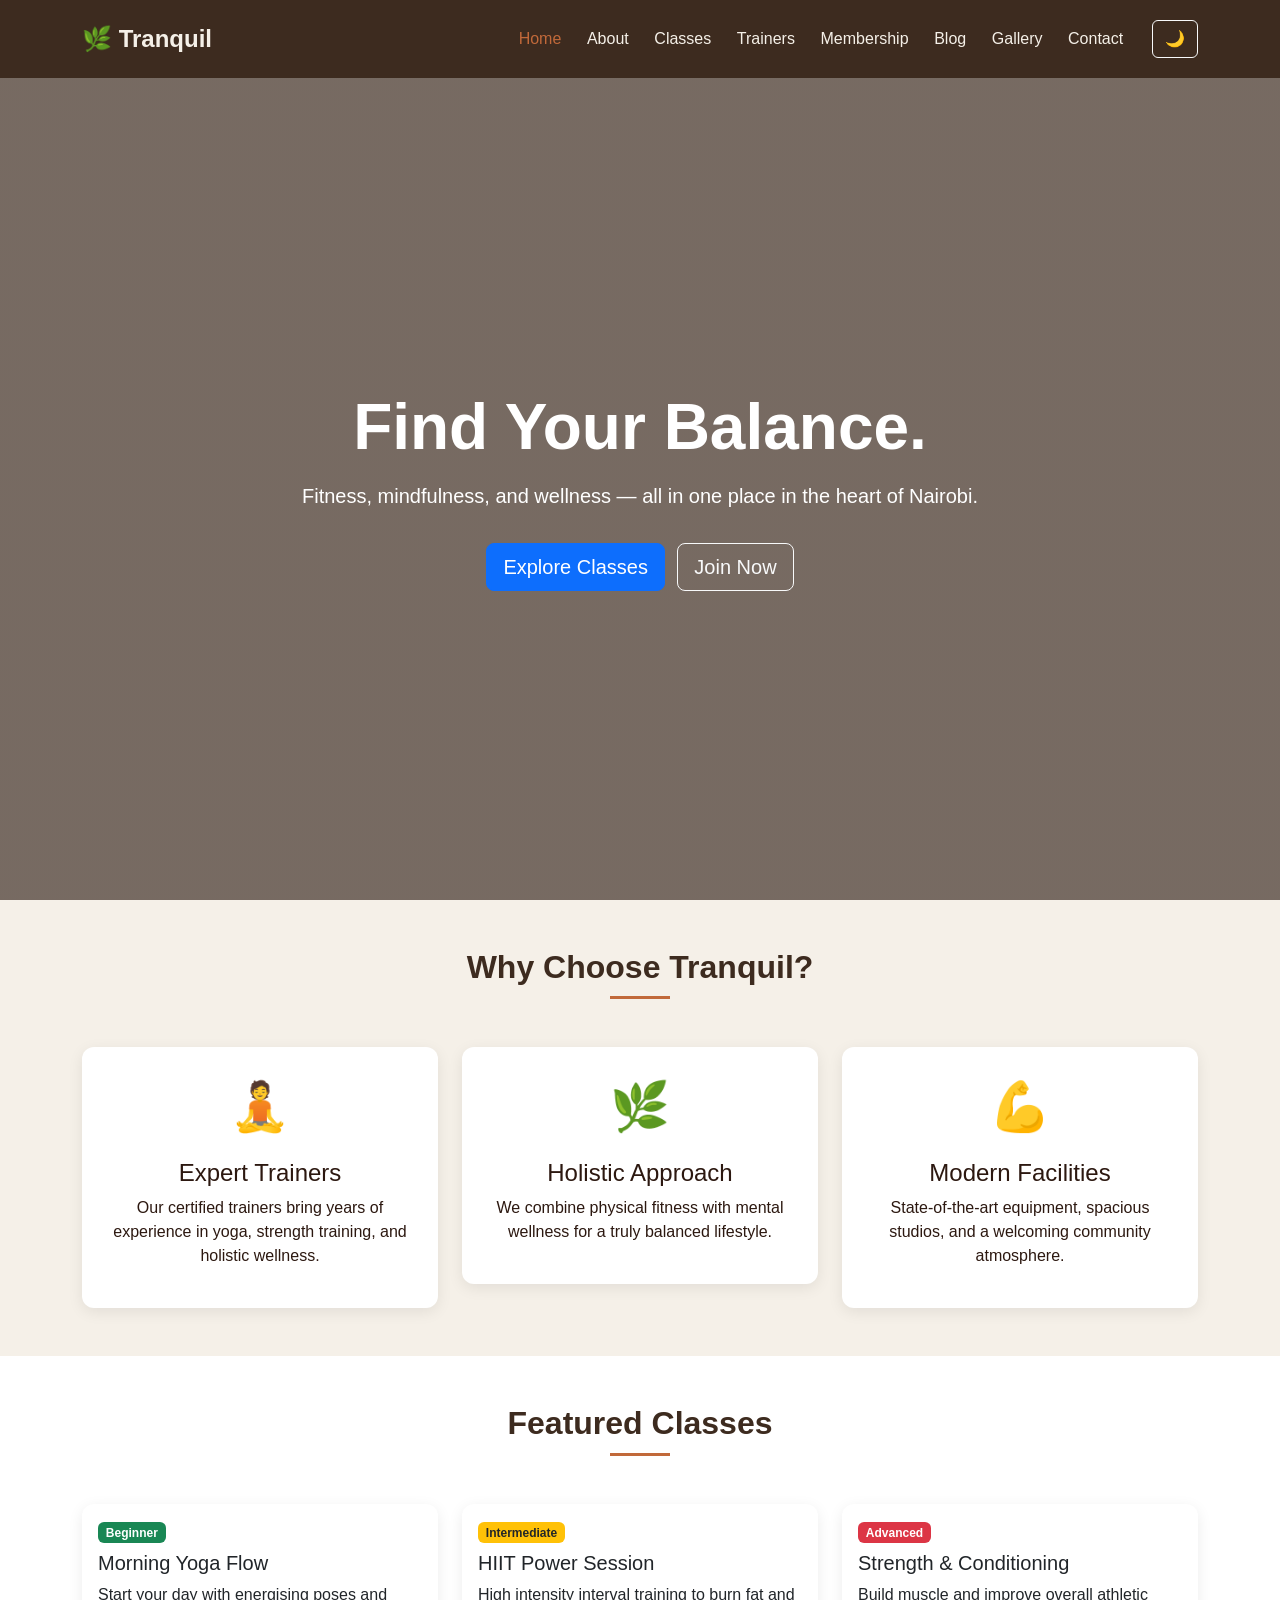
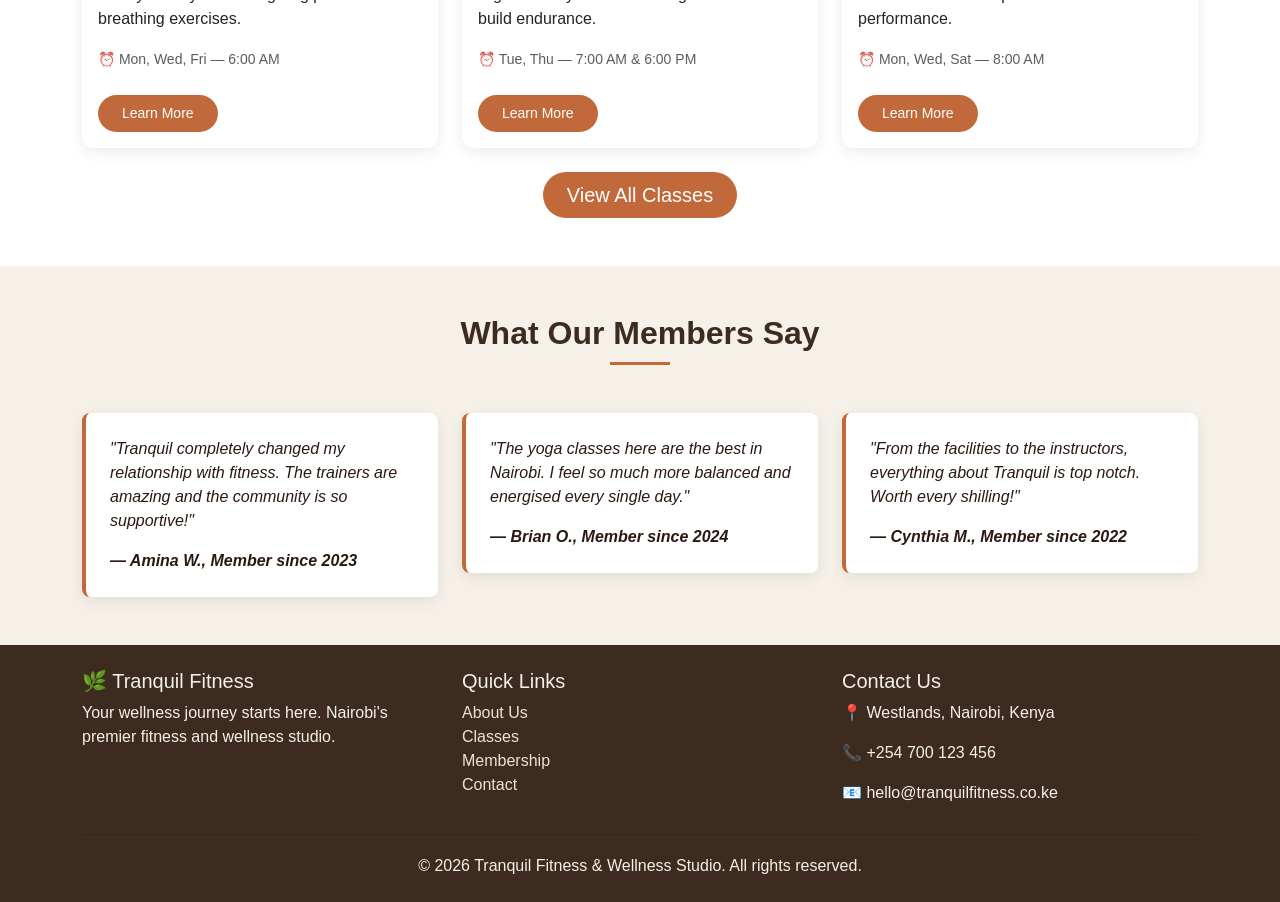
==== index.html @ 364ea1ea "Fix repository structure" ====
<!DOCTYPE html>
<html lang="en">
<head>
    <meta charset="UTF-8">
    <meta name="viewport" content="width=device-width, initial-scale=1.0">
    <title>Tranquil Fitness and Wellness Centre</title>
    <link rel="stylesheet" href="https://cdn.jsdelivr.net/npm/bootstrap@5.3.0/dist/css/bootstrap.min.css">
    <link rel="stylesheet" href="assets/css/style.css">
</head>
<body>
    <nav class="navbar navbar-expand-lg navbar-dark fixed-top">
        <div class="container">
            <a class="navbar-brand fw-bold" href="index.html">🌿 Tranquil</a>
            <button class="navbar-toggler" type="button" data-bs-toggle="collapse" data-bs-target="#navMenu">
                <span class="navbar-toggler-icon"></span>
            </button>
            <div class="collapse navbar-collapse" id="navMenu">
                <ul class="navbar-nav ms-auto">
                    <li class="nav-item"><a class="nav-link active" href="index.html">Home</a></li>
                    <li class="nav-item"><a class="nav-link" href="about.html">About</a></li>
                    <li class="nav-item"><a class="nav-link" href="classes.html">Classes</a></li>
                    <li class="nav-item"><a class="nav-link" href="trainers.html">Trainers</a></li>
                    <li class="nav-item"><a class="nav-link" href="membership.html">Membership</a></li>
                    <li class="nav-item"><a class="nav-link" href="blog.html">Blog</a></li>
                    <li class="nav-item"><a class="nav-link" href="gallery.html">Gallery</a></li>
                    <li class="nav-item"><a class="nav-link" href="contact.html">Contact</a></li>
                </ul>
                <button id="darkModeToggle" class="btn btn-outline-light ms-3">🌙</button>
            </div>
        </div>
    </nav>

    <!-- HERO SECTION -->
    <section class="hero d-flex align-items-center">
        <div class="container text-center text-white">
            <h1 class="display-3 fw-bold">Find Your Balance.</h1>
            <p class="lead mt-3">Fitness, mindfulness, and wellness — all in one place in the heart of Nairobi.</p>
            <a href="classes.html" class="btn btn-primary btn-lg mt-3 me-2">Explore Classes</a>
            <a href="membership.html" class="btn btn-outline-light btn-lg mt-3">Join Now</a>
        </div>
    </section>

    <!-- FEATURES SECTION -->
    <section class="py-5 bg-cream">
        <div class="container">
            <h2 class="text-center section-title mb-5">Why Choose Tranquil?</h2>
            <div class="row g-4">
                <div class="col-md-4">
                    <div class="feature-card text-center p-4">
                        <div class="feature-icon mb-3">🧘</div>
                        <h4>Expert Trainers</h4>
                        <p>Our certified trainers bring years of experience in yoga, strength training, and holistic wellness.</p>
                    </div>
                </div>
                <div class="col-md-4">
                    <div class="feature-card text-center p-4">
                        <div class="feature-icon mb-3">🌿</div>
                        <h4>Holistic Approach</h4>
                        <p>We combine physical fitness with mental wellness for a truly balanced lifestyle.</p>
                    </div>
                </div>
                <div class="col-md-4">
                    <div class="feature-card text-center p-4">
                        <div class="feature-icon mb-3">💪</div>
                        <h4>Modern Facilities</h4>
                        <p>State-of-the-art equipment, spacious studios, and a welcoming community atmosphere.</p>
                    </div>
                </div>
            </div>
        </div>
    </section>

    <!-- FEATURED CLASSES -->
    <section class="py-5">
        <div class="container">
            <h2 class="text-center section-title mb-5">Featured Classes</h2>
            <div class="row g-4">
                <div class="col-md-4">
                    <div class="class-card card h-100">
                        <div class="card-body">
                            <span class="badge bg-success mb-2">Beginner</span>
                            <h5 class="card-title">Morning Yoga Flow</h5>
                            <p class="card-text">Start your day with energising poses and breathing exercises.</p>
                            <p class="text-muted"><small>⏰ Mon, Wed, Fri — 6:00 AM</small></p>
                            <a href="classes.html" class="btn btn-sm btn-earthy mt-2">Learn More</a>
                        </div>
                    </div>
                </div>
                <div class="col-md-4">
                    <div class="class-card card h-100">
                        <div class="card-body">
                            <span class="badge bg-warning text-dark mb-2">Intermediate</span>
                            <h5 class="card-title">HIIT Power Session</h5>
                            <p class="card-text">High intensity interval training to burn fat and build endurance.</p>
                            <p class="text-muted"><small>⏰ Tue, Thu — 7:00 AM & 6:00 PM</small></p>
                            <a href="classes.html" class="btn btn-sm btn-earthy mt-2">Learn More</a>
                        </div>
                    </div>
                </div>
                <div class="col-md-4">
                    <div class="class-card card h-100">
                        <div class="card-body">
                            <span class="badge bg-danger mb-2">Advanced</span>
                            <h5 class="card-title">Strength & Conditioning</h5>
                            <p class="card-text">Build muscle and improve overall athletic performance.</p>
                            <p class="text-muted"><small>⏰ Mon, Wed, Sat — 8:00 AM</small></p>
                            <a href="classes.html" class="btn btn-sm btn-earthy mt-2">Learn More</a>
                        </div>
                    </div>
                </div>
            </div>
            <div class="text-center mt-4">
                <a href="classes.html" class="btn btn-earthy btn-lg">View All Classes</a>
            </div>
        </div>
    </section>

    <!-- TESTIMONIAL -->
    <section class="py-5 bg-cream">
        <div class="container">
            <h2 class="text-center section-title mb-5">What Our Members Say</h2>
            <div class="row g-4">
                <div class="col-md-4">
                    <div class="testimonial-card p-4">
                        <p>"Tranquil completely changed my relationship with fitness. The trainers are amazing and the community is so supportive!"</p>
                        <strong>— Amina W., Member since 2023</strong>
                    </div>
                </div>
                <div class="col-md-4">
                    <div class="testimonial-card p-4">
                        <p>"The yoga classes here are the best in Nairobi. I feel so much more balanced and energised every single day."</p>
                        <strong>— Brian O., Member since 2024</strong>
                    </div>
                </div>
                <div class="col-md-4">
                    <div class="testimonial-card p-4">
                        <p>"From the facilities to the instructors, everything about Tranquil is top notch. Worth every shilling!"</p>
                        <strong>— Cynthia M., Member since 2022</strong>
                    </div>
                </div>
            </div>
        </div>
    </section>

    <!-- FOOTER -->
    <footer class="footer py-4">
        <div class="container">
            <div class="row">
                <div class="col-md-4">
                    <h5>🌿 Tranquil Fitness</h5>
                    <p>Your wellness journey starts here. Nairobi's premier fitness and wellness studio.</p>
                </div>
                <div class="col-md-4">
                    <h5>Quick Links</h5>
                    <ul class="list-unstyled">
                        <li><a href="about.html">About Us</a></li>
                        <li><a href="classes.html">Classes</a></li>
                        <li><a href="membership.html">Membership</a></li>
                        <li><a href="contact.html">Contact</a></li>
                    </ul>
                </div>
                <div class="col-md-4">
                    <h5>Contact Us</h5>
                    <p>📍 Westlands, Nairobi, Kenya</p>
                    <p>📞 +254 700 123 456</p>
                    <p>📧 hello@tranquilfitness.co.ke</p>
                </div>
            </div>
            <hr>
            <p class="text-center mb-0">© 2026 Tranquil Fitness & Wellness Studio. All rights reserved.</p>
        </div>
    </footer>

    <script src="https://cdn.jsdelivr.net/npm/bootstrap@5.3.0/dist/js/bootstrap.bundle.min.js"></script>
    <script src="assets/js/main.js"></script>
</body>
</html>
---- assets/css/style.css ----
:root {
    --brown-dark: #3d2b1f;
    --brown-mid: #6b4423;
    --terracotta: #c1693a;
    --olive: #6b7c4b;
    --olive-light: #8a9e5f;
    --cream: #f5f0e8;
    --cream-dark: #ede4d0;
    --text-dark: #2c1810;
    --text-light: #f5f0e8;
}

* { margin: 0; padding: 0; box-sizing: border-box; }
body { font-family: 'Segoe UI', Tahoma, Geneva, Verdana, sans-serif; color: var(--text-dark); background-color: #fff; }
a { text-decoration: none; color: inherit; }

.navbar { background-color: var(--brown-dark) !important; padding: 1rem 0; }
.navbar-brand { font-size: 1.5rem; color: var(--cream) !important; }
.nav-link { color: var(--cream) !important; font-weight: 500; margin: 0 0.3rem; transition: color 0.3s; }
.nav-link:hover, .nav-link.active { color: var(--terracotta) !important; }

.hero {
    min-height: 100vh;
    background: linear-gradient(rgba(61, 43, 31, 0.7), rgba(61, 43, 31, 0.7)),
                url('https://images.unsplash.com/photo-1571019613454-1cb2f99b2d8b?w=1600') center/cover no-repeat;
    padding-top: 80px;
}

.section-title { color: var(--brown-dark); font-weight: 700; position: relative; }
.section-title::after {
    content: '';
    display: block;
    width: 60px;
    height: 3px;
    background: var(--terracotta);
    margin: 10px auto 0;
}

.bg-cream { background-color: var(--cream) !important; }

.feature-card {
    background: #fff;
    border-radius: 12px;
    box-shadow: 0 4px 15px rgba(0,0,0,0.08);
    transition: transform 0.3s;
}
.feature-card:hover { transform: translateY(-5px); }
.feature-icon { font-size: 3rem; }

.class-card {
    border: none;
    border-radius: 12px;
    box-shadow: 0 4px 15px rgba(0,0,0,0.08);
    transition: transform 0.3s;
}
.class-card:hover { transform: translateY(-5px); }

.btn-earthy {
    background-color: var(--terracotta);
    color: white;
    border: none;
    border-radius: 25px;
    padding: 0.5rem 1.5rem;
    transition: background 0.3s;
}
.btn-earthy:hover { background-color: var(--brown-mid); color: white; }

.testimonial-card {
    background: #fff;
    border-left: 4px solid var(--terracotta);
    border-radius: 8px;
    box-shadow: 0 4px 15px rgba(0,0,0,0.08);
    font-style: italic;
}

.footer {
    background-color: var(--brown-dark);
    color: var(--cream);
}
.footer a { color: var(--cream-dark); transition: color 0.3s; }
.footer a:hover { color: var(--terracotta); }
.footer hr { border-color: var(--brown-mid); }

@media (max-width: 768px) {
    .hero h1 { font-size: 2rem; }
    .hero p { font-size: 1rem; }
}

.page-header {
    background: linear-gradient(rgba(61, 43, 31, 0.75), rgba(61, 43, 31, 0.75)),
                url('assets/images/download.jpg') center/cover no-repeat;
    color: var(--cream);
    padding: 100px 0;
    text-align: center;
}

.contact-info-item h5 {
    color: var(--brown-dark);
    font-weight: 600;
}
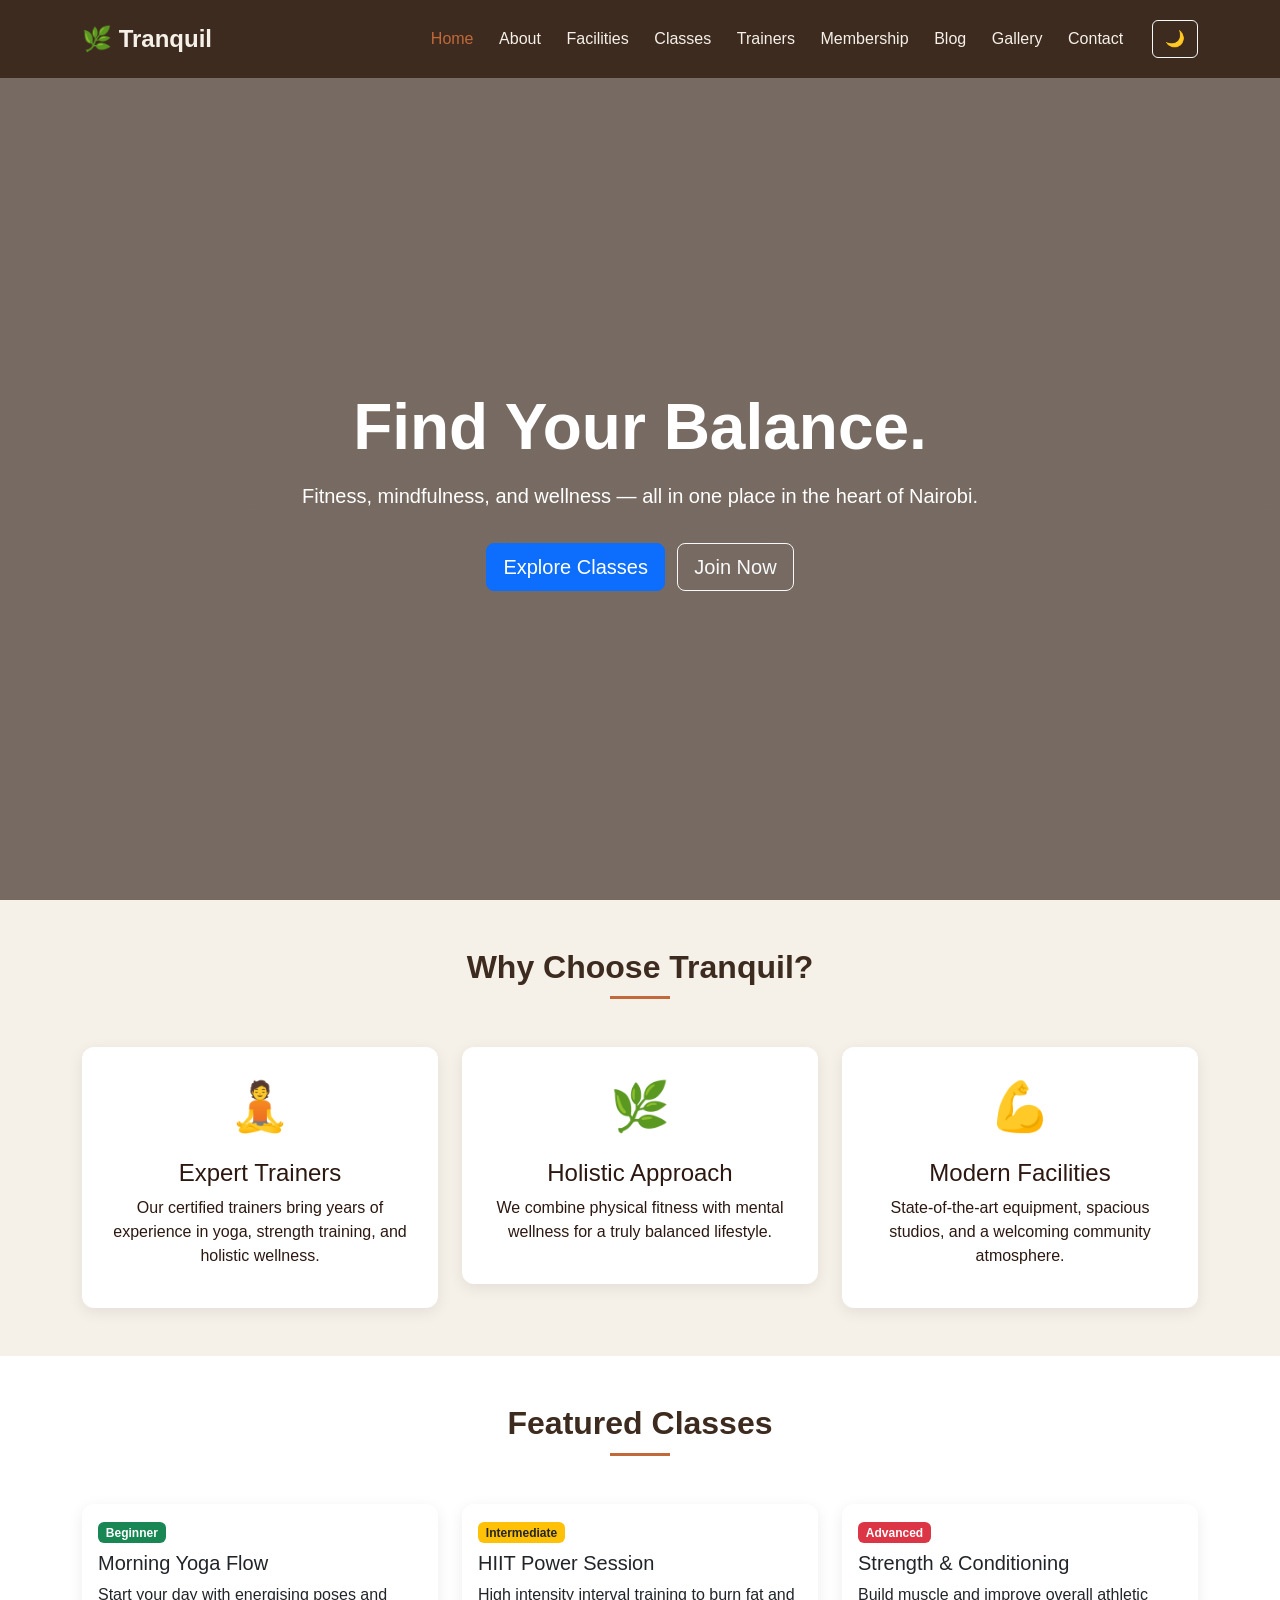
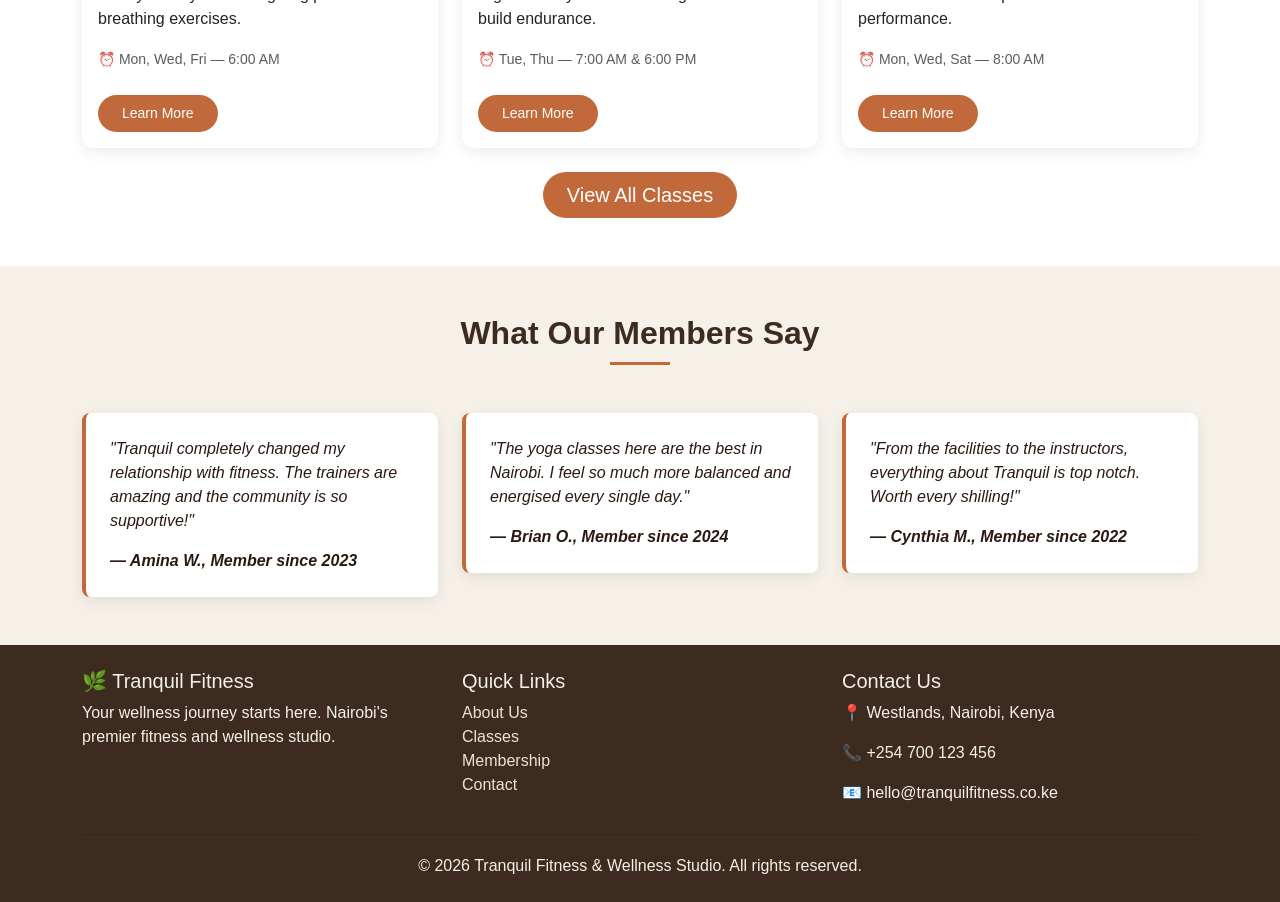
==== commit ce52e918: "Making of main.js" ====
--- a/index.html
+++ b/index.html
@@ -18,6 +18,7 @@
                 <ul class="navbar-nav ms-auto">
                     <li class="nav-item"><a class="nav-link active" href="index.html">Home</a></li>
                     <li class="nav-item"><a class="nav-link" href="about.html">About</a></li>
+                    <li class="nav-item"><a class="nav-link" href="facilities.html">Facilities</a></li>
                     <li class="nav-item"><a class="nav-link" href="classes.html">Classes</a></li>
                     <li class="nav-item"><a class="nav-link" href="trainers.html">Trainers</a></li>
                     <li class="nav-item"><a class="nav-link" href="membership.html">Membership</a></li>
--- a/assets/css/style.css
+++ b/assets/css/style.css
@@ -98,3 +98,21 @@
     color: var(--brown-dark);
     font-weight: 600;
 }
+.facility-card {
+    border: none;
+    overflow: hidden;
+    border-radius: 12px;
+    box-shadow: 0 4px 15px rgba(0,0,0,0.08);
+    transition: transform 0.3s;
+}
+
+.facility-card:hover { transform: translateY(-5px); }
+.facility-card .card-img-top {
+    height: 200px;
+    object-fit: cover;
+}
+
+.facility-card .card-title {
+    color: var(--brown-dark);
+    font-weight: 600;
+}
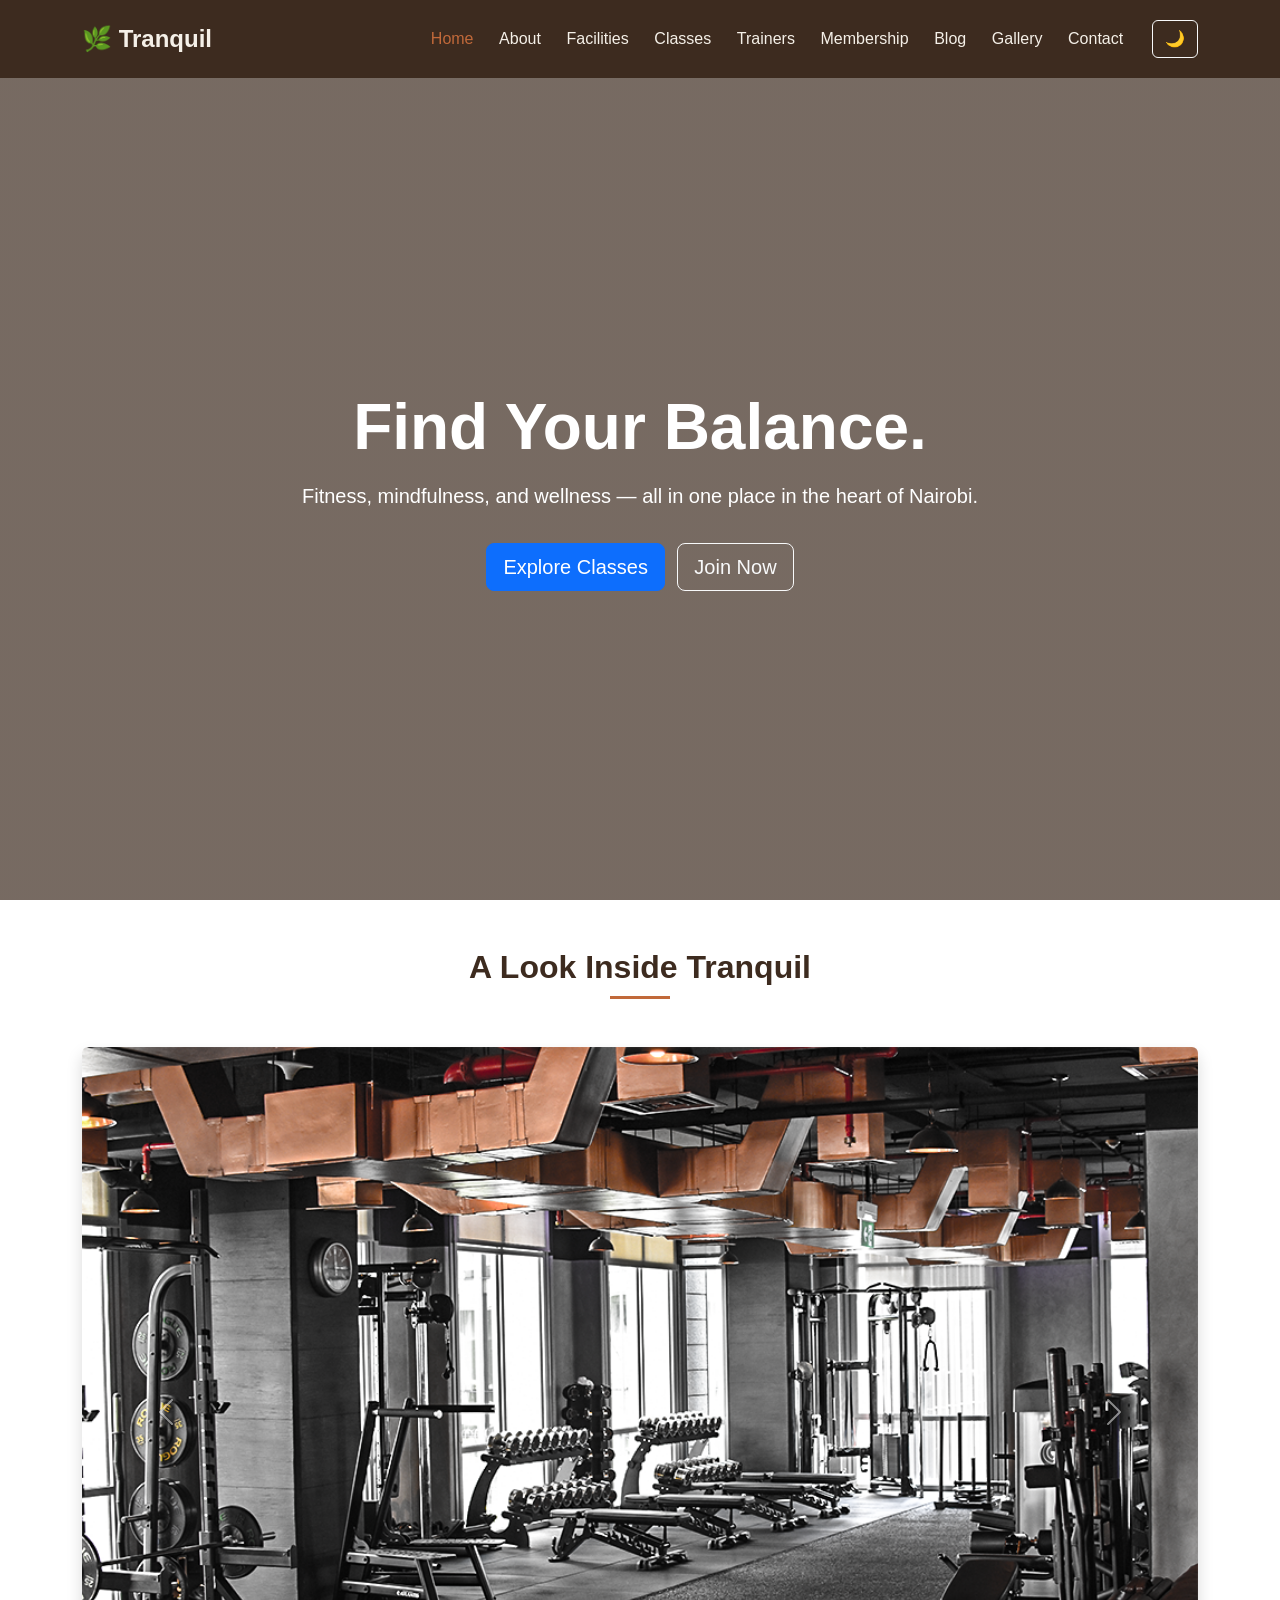
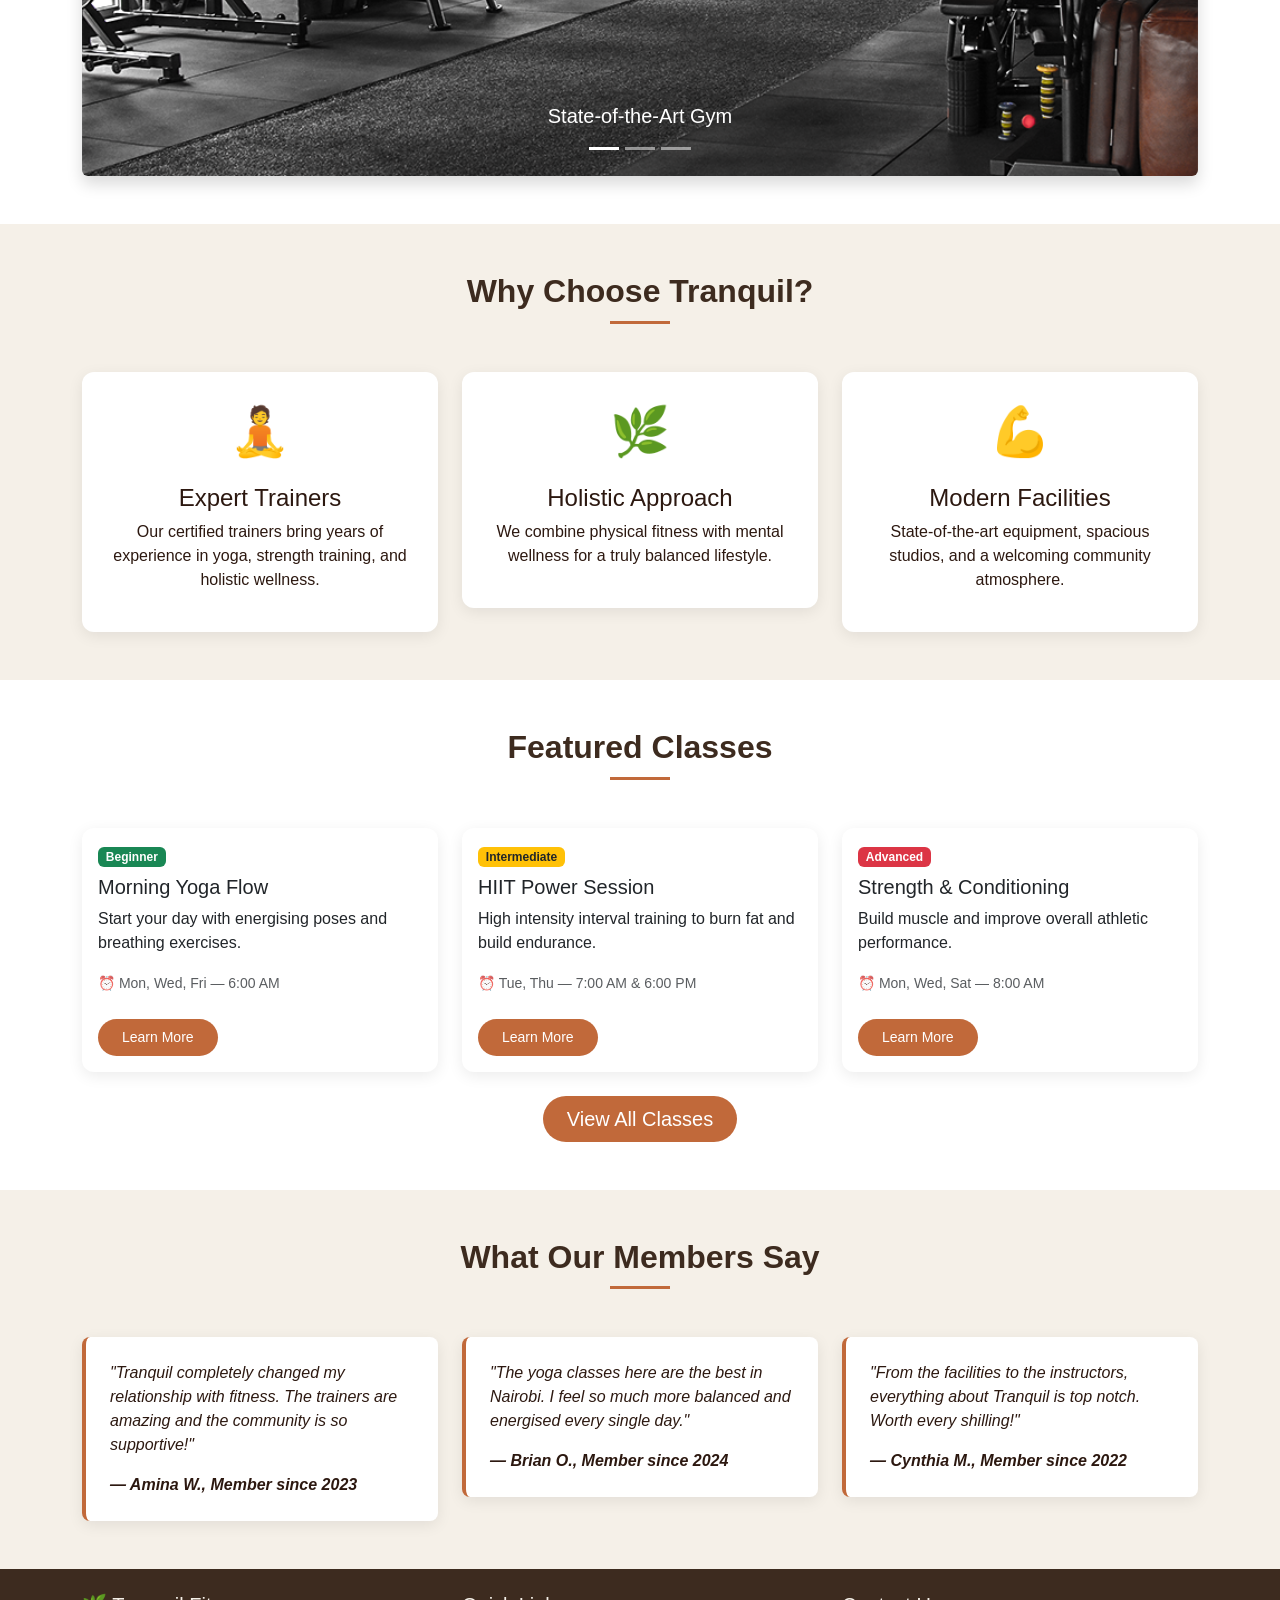
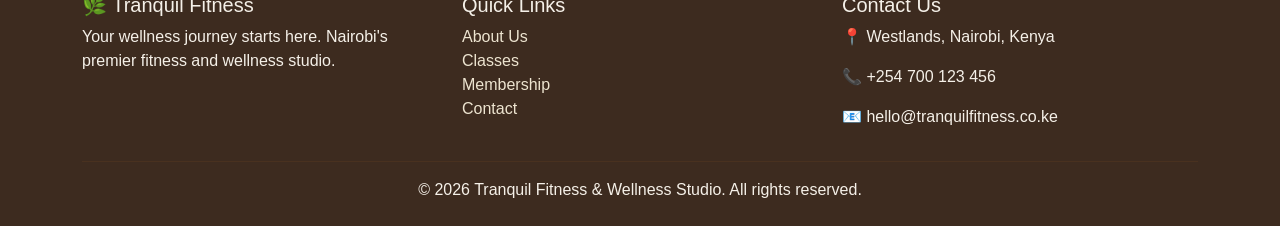
==== commit d1e1430c: "Adding an image carousel that implements Bootstrap" ====
--- a/index.html
+++ b/index.html
@@ -31,7 +31,6 @@
         </div>
     </nav>
 
-    <!-- HERO SECTION -->
     <section class="hero d-flex align-items-center">
         <div class="container text-center text-white">
             <h1 class="display-3 fw-bold">Find Your Balance.</h1>
@@ -41,7 +40,47 @@
         </div>
     </section>
 
-    <!-- FEATURES SECTION -->
+    <section class="py-5">
+        <div class="container">
+            <h2 class="text-center section-title mb-5">A Look Inside Tranquil</h2>
+            <div id="studioCarousel" class="carousel slide" data-bs-ride="carousel">
+                <div class="carousel-indicators">
+                    <button type="button" data-bs-target="#studioCarousel" data-bs-slide-to="0" class="active" aria-label="Slide 1"></button>
+                    <button type="button" data-bs-target="#studioCarousel" data-bs-slide-to="1" aria-label="Slide 2"></button>
+                    <button type="button" data-bs-target="#studioCarousel" data-bs-slide-to="2" aria-label="Slide 3"></button>
+                </div>
+                <div class="carousel-inner rounded shadow">
+                    <div class="carousel-item active">
+                        <img src="assets/images/Gym.png" class="d-block w-100 carousel-img" alt="Gym floor">
+                        <div class="carousel-caption d-none d-md-block">
+                            <h5>State-of-the-Art Gym</h5>
+                        </div>
+                    </div>
+                    <div class="carousel-item">
+                        <img src="assets/images/Pilates.png" class="d-block w-100 carousel-img" alt="Pilates studio">
+                        <div class="carousel-caption d-none d-md-block">
+                            <h5>Pilates Studio</h5>
+                        </div>
+                    </div>
+                    <div class="carousel-item">
+                        <img src="assets/images/Padel.png" class="d-block w-100 carousel-img" alt="Padel room">
+                        <div class="carousel-caption d-none d-md-block">
+                            <h5>Padel Room</h5>
+                        </div>
+                    </div>
+                </div>
+                <button class="carousel-control-prev" type="button" data-bs-target="#studioCarousel" data-bs-slide="prev">
+                    <span class="carousel-control-prev-icon" aria-hidden="true"></span>
+                    <span class="visually-hidden">Previous</span>
+                </button>
+                <button class="carousel-control-next" type="button" data-bs-target="#studioCarousel" data-bs-slide="next">
+                    <span class="carousel-control-next-icon" aria-hidden="true"></span>
+                    <span class="visually-hidden">Next</span>
+                </button>
+            </div>
+        </div>
+    </section>
+
     <section class="py-5 bg-cream">
         <div class="container">
             <h2 class="text-center section-title mb-5">Why Choose Tranquil?</h2>
@@ -71,7 +110,6 @@
         </div>
     </section>
 
-    <!-- FEATURED CLASSES -->
     <section class="py-5">
         <div class="container">
             <h2 class="text-center section-title mb-5">Featured Classes</h2>
@@ -116,7 +154,6 @@
         </div>
     </section>
 
-    <!-- TESTIMONIAL -->
     <section class="py-5 bg-cream">
         <div class="container">
             <h2 class="text-center section-title mb-5">What Our Members Say</h2>
@@ -143,7 +180,6 @@
         </div>
     </section>
 
-    <!-- FOOTER -->
     <footer class="footer py-4">
         <div class="container">
             <div class="row">
--- a/assets/css/style.css
+++ b/assets/css/style.css
@@ -116,3 +116,202 @@
     color: var(--brown-dark);
     font-weight: 600;
 }
+
+.flip-card {
+    background-color: transparent;
+    width: 100%;
+    height: 320px;
+    perspective: 1000px;
+    margin-bottom: 1rem;
+}
+
+.flip-card-inner {
+    position: relative;
+    width: 100%;
+    height: 100%;
+    transition: transform 0.6s;
+    transform-style: preserve-3d;
+}
+
+.flip-card:hover .flip-card-inner {
+    transform: rotateY(180deg);
+}
+
+.flip-card-front, .flip-card-back {
+    position: absolute;
+    width: 100%;
+    height: 100%;
+    backface-visibility: hidden;
+    border-radius: 12px;
+    box-shadow: 0 4px 15px rgba(0,0,0,0.1);
+    text-align: center;
+    padding: 1.2rem;
+}
+
+.flip-card-front {
+    background-color: #fff;
+    display: flex;
+    flex-direction: column;
+    align-items: center;
+    justify-content: center;
+}
+
+.flip-card-front img {
+    width: 130px;
+    height: 130px;
+    object-fit: cover;
+    border-radius: 50%;
+    margin-bottom: 0.8rem;
+    border: 3px solid var(--terracotta);
+}
+
+.flip-card-front h5 {
+    color: var(--brown-dark);
+    font-weight: 600;
+    margin-bottom: 0.2rem;
+}
+
+.flip-card-back {
+    background-color: var(--brown-dark);
+    color: var(--cream);
+    transform: rotateY(180deg);
+    display: flex;
+    flex-direction: column;
+    align-items: center;
+    justify-content: center;
+}
+
+.flip-card-back h5 {
+    color: var(--cream);
+    font-weight: 600;
+    margin-bottom: 0.6rem;
+}
+
+.flip-card-back p {
+    font-size: 0.85rem;
+    margin-bottom: 0.5rem;
+}
+
+.class-filter {
+    display: flex;
+    flex-wrap: wrap;
+    gap: 0.6rem;
+}
+.filter-btn {
+    background: #fff;
+    border: 2px solid var(--olive-light);
+    color: var(--brown-dark);
+    padding: 0.5rem 1.4rem;
+    border-radius: 25px;
+    font-weight: 500;
+    cursor: pointer;
+    transition: all 0.3s;
+}
+.filter-btn:hover {
+    background: var(--olive-light);
+    color: white;
+}
+.filter-btn.active {
+    background: var(--terracotta);
+    border-color: var(--terracotta);
+    color: white;
+}
+.class-card img {
+    height: 220px;
+    object-fit: cover;
+}
+.pricing-card {
+    border: none;
+    border-radius: 16px;
+    box-shadow: 0 4px 15px rgba(0,0,0,0.08);
+    position: relative;
+    transition: transform 0.3s;
+}
+.pricing-card:hover { transform: translateY(-5px); }
+.pricing-card.popular {
+    border: 3px solid var(--terracotta);
+    transform: scale(1.03);
+}
+.popular-badge {
+    position: absolute;
+    top: -14px;
+    left: 50%;
+    transform: translateX(-50%);
+    background: var(--terracotta);
+    color: white;
+    padding: 0.3rem 1rem;
+    border-radius: 20px;
+    font-size: 0.8rem;
+    font-weight: 600;
+}
+.price-tag {
+    margin: 1rem 0;
+}
+.price-tag .currency {
+    font-size: 1rem;
+    color: var(--brown-mid);
+    vertical-align: top;
+}
+.price-tag .amount {
+    font-size: 2.8rem;
+    font-weight: 700;
+    color: var(--brown-dark);
+}
+.price-tag .period {
+    font-size: 1rem;
+    color: var(--brown-mid);
+}
+.pricing-features li {
+    padding: 0.4rem 0;
+    border-bottom: 1px solid #eee;
+}
+.btn-outline-earthy {
+    border: 2px solid var(--terracotta);
+    color: var(--terracotta);
+    background: transparent;
+    border-radius: 25px;
+    padding: 0.5rem 1.5rem;
+    transition: all 0.3s;
+}
+.btn-outline-earthy:hover {
+    background: var(--terracotta);
+    color: white;
+}
+.gallery-item {
+    overflow: hidden;
+    border-radius: 10px;
+    box-shadow: 0 4px 12px rgba(0,0,0,0.1);
+}
+.gallery-item img {
+    width: 100%;
+    height: 280px;
+    object-fit: cover;
+    transition: transform 0.4s;
+}
+.gallery-item:hover img {
+    transform: scale(1.08);
+}
+body.dark-mode {
+    background-color: #1a1a1a;
+    color: #f0f0f0;
+}
+body.dark-mode .feature-card,
+body.dark-mode .class-card,
+body.dark-mode .facility-card,
+body.dark-mode .testimonial-card,
+body.dark-mode .pricing-card,
+body.dark-mode .gallery-item {
+    background-color: #2a2a2a;
+    color: #f0f0f0;
+}
+body.dark-mode .bg-cream {
+    background-color: #222 !important;
+}
+body.dark-mode .section-title {
+    color: #f0f0f0;
+}
+body.dark-mode .filter-btn,
+body.dark-mode .facility-btn {
+    background-color: #2a2a2a;
+    color: #f0f0f0;
+}
